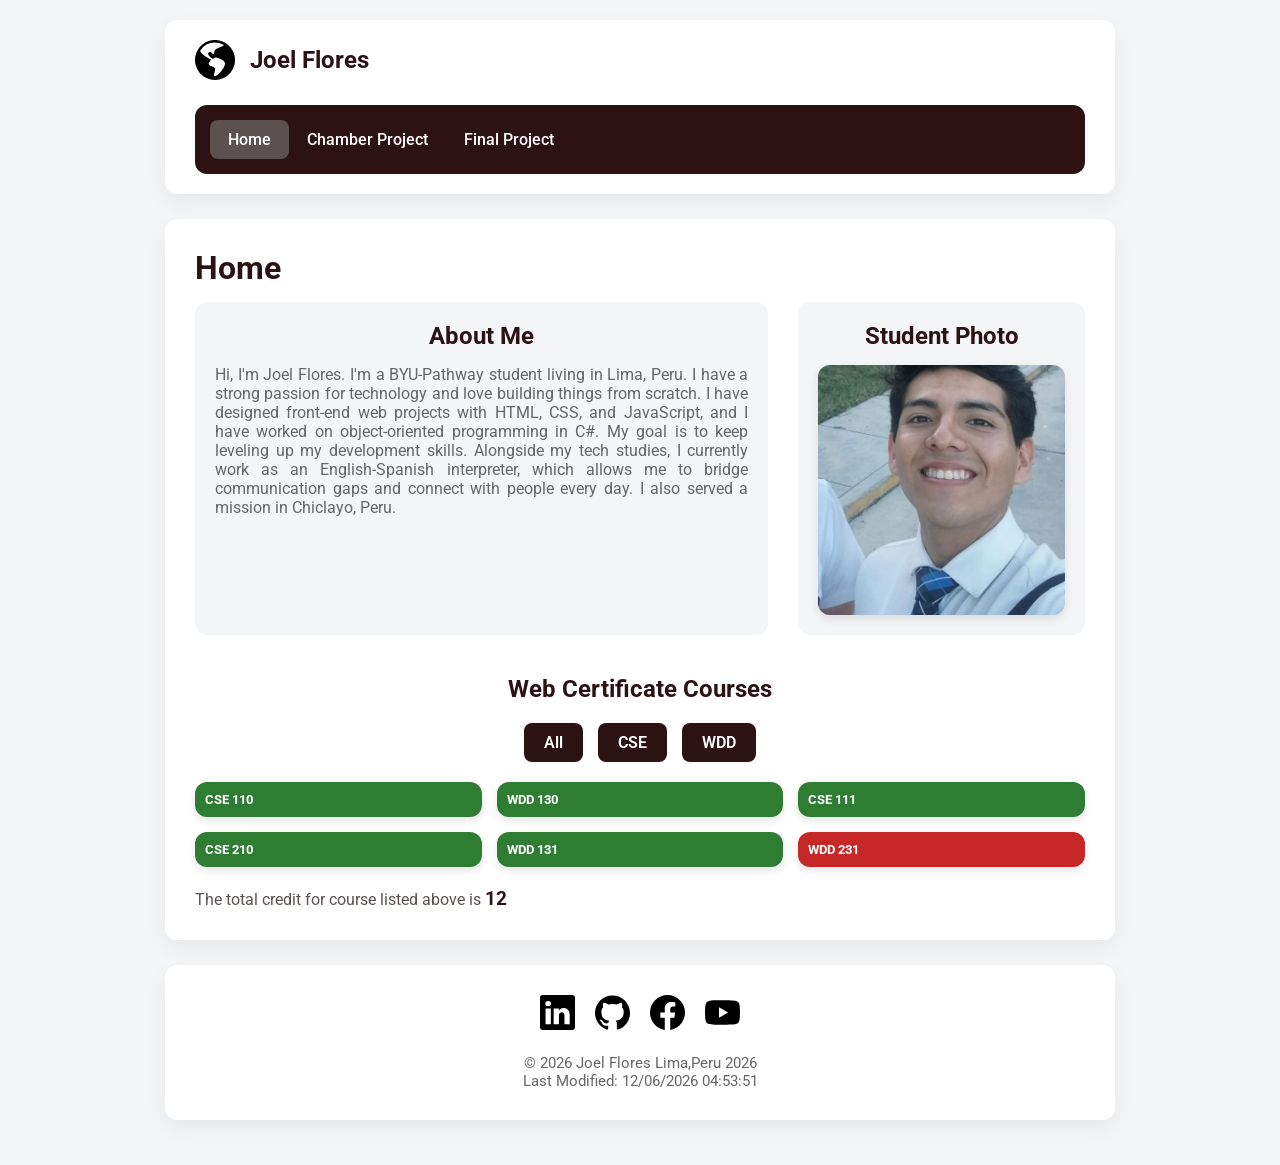
==== index.html @ 6f9821af "what" ====
<!DOCTYPE html>
<html lang="en">
<head>
    <meta charset="UTF-8">
    <meta name="viewport" content="width=device-width, initial-scale=1.0">
    <title>Home Page - Joel Flores</title>
    <meta name="author" content="Joel Flores">
    <meta name="description" content="Joel Flores's personal website. In this website you will find more information about me and how far I am from getting the first certificate.">
    <link rel="preconnect" href="https://fonts.googleapis.com">
    <link rel="preconnect" href="https://fonts.gstatic.com" crossorigin>
    <link href="https://fonts.googleapis.com/css2?family=Roboto:ital,wght@0,100..900;1,100..900&display=swap" rel="stylesheet">
    <link rel="stylesheet" href="styles/index.css">
    <link rel="stylesheet" href="styles/index-large.css">
    <script src="scripts/index.js" defer></script>
</head>
<body>
    <header>
        <div id="logo">
        <img src="images/globe_americas.svg" alt="Logo" >
        <span>Joel Flores</span>
        <button id="menu-toggle" aria-label="Toggle Menu"></button>
      
        </div>
        <nav class="navigation">
            <ul class="test">
                <li><a href="index.html" class="active">Home</a></li>
                <li><a href="chamber.html">Chamber Project</a></li>
                <li><a href="final.html">Final Project</a></li>
            </ul>
        </nav>
    </header>
    <main>
        <h1>Home</h1>
        <div class="container">
            <section class="box">
                <h2>About Me</h2>
                <p>Hi, I'm Joel Flores. I'm a BYU-Pathway student living in Lima, Peru. I have a strong passion for technology and love building things from scratch. I have designed front-end web projects with HTML, CSS, and JavaScript, and I have worked on object-oriented programming in C#. My goal is to keep leveling up my development skills. Alongside my tech studies, I currently work as an English-Spanish interpreter, which allows me to bridge communication gaps and connect with people every day. I also served a mission in Chiclayo, Peru. </p>
            </section>
            <section class="box1">
                <h2>Student Photo</h2>
                <img src="images/profile.jpeg" alt="Student Photo">
            </section>
        </div>
        <section>
        <h2>Web Certificate Courses</h2>
        <div id="what's-up" class="button-container">
            <button id="All-load">All</button>
            <button id="CSE-load">CSE</button>
            <button id="WDD-load">WDD</button>
        </div>
        </section>
        <div id="boxes" class="boxes">
        
        </div>
        <p>The total credit for course listed above is <span id="total-credits"></span></p>
    </main>
    
    <footer>
        <div id="icon" class="social-icons">
            <a href="https://www.linkedin.com/in/joel-flores-0b3b4a1b6/" target="_blank"><img src="images/linkedin.svg" alt="LinkedIn"></a>
            <a href="https://github.com/joelflores" target="_blank"><img src="images/github.svg" alt="GitHub"></a>
            <a href="https://www.facebook.com/joel.flores.5" target="_blank"><img src="images/facebook.svg" alt="Facebook"></a>
            <a href="https://www.youtube.com" target="_blank"><img src="images/youtube.svg" alt="YouTube"></a>
        </div>
        <section class="footer-text">
            <p>&copy; 2026 Joel Flores Lima,Peru <span id="currentyear"> </span></p>
            <p id="lastModified"></p>
        </section>
    </footer>
</body>
</html>
---- styles/index.css ----
:root {
    --primary-color: #2c1212;
    --primary-hover: #4a2525;
    --bg-color: #f4f5f7;
    --card-bg: #ffffff;
    --text-dark: #5b5151;
    --text-light: #666666;
    --success: #2e7d32;
    --pending: #c62828;
    --border-radius: 12px;
    --box-shadow: 0 8px 20px rgba(0, 0, 0, 0.06);
}

* {
    margin: 0;
    padding: 0;
    box-sizing: border-box;
    font-family: 'Roboto', sans-serif;
}

body {
    background-color: var(--bg-color);
    color: var(--text-dark);
    padding: 20px 10px;
}

h1, h2{
    color: var(--primary-color);
    margin-bottom: 15px;
}

header, main, footer {
    width: 100%;
    max-width: 950px;
    margin: 0 auto 25px auto;
    background-color: var(--card-bg);
    border-radius: var(--border-radius);
    box-shadow: var(--box-shadow);
    padding: 30px;
}

header {
    align-items: center;
    padding: 20px 30px;
}

#logo {
    display: flex;
    align-items: center;
    gap: 15px;
    font-size: 1.5rem;
    font-weight: bold;
    color: var(--primary-color);
}

#logo img {
    width: 40px;
    height: auto;
}

#menu-toggle{
    flex: none;
    margin-left: auto;
}

#menu-toggle::before{
    content: '✖';
}

#menu-toggle.open::before{
    content: '☰';
}

nav {
    margin-top: 25px;
    padding: 15px;
    background-color: var(--primary-color);
    border-radius: var(--border-radius);
    display:none;
}

.navigation{
    display:block
}

.test li{
   display: flex ;
    flex-direction: row; 
}
.test li a {
    text-decoration: none;
    color: var(--card-bg);
    background-color: var(--primary-color);
    padding: 10px 18px;
    border-radius: 8px;
    font-weight: 500;
}

.test li a:hover {
    background-color: var(--primary-hover);
}

.container {
    display: grid;
    grid-template-columns: 1fr;
    gap: 30px;
    margin-bottom: 40px;
}

.box {
    padding: 20px;
    background-color: var(--bg-color);
    border-radius: var(--border-radius);
}

.box p {
    color: var(--text-light);
    text-align: justify;
}

.box1 {
    display: flex;
    flex-direction: column;
    align-items: center;
    padding: 20px;
    background-color: var(--bg-color);
    border-radius: var(--border-radius);
}

.box1 img {
    width: 100%;
    max-width: 250px;
    height: 250px;
    object-fit: cover;
    border-radius: var(--border-radius);
    box-shadow: 0 4px 10px rgba(0,0,0,0.1);
}

div[id="what's-up"] {
    margin: 20px 0;
}

.button-container {
    display: flex;
    flex-wrap: wrap;
    gap: 15px;
    justify-content: center;
}

button {
    flex: 1 1 100%;
    padding: 10px 20px;
    border-radius: 8px;
    border: none;
    background-color: var(--primary-color);
    color: white;
    font-size: 1rem;
    font-weight: 600;
    cursor: pointer;
}

button:hover {
    background-color: var(--primary-hover);
    transform: translateY(-2px);
}

.boxes {
    display: grid;
    grid-template-columns: repeat(auto-fit, minmax(250px, 1fr));
    gap: 15px;
    margin-bottom: 20px;
}

.boxes div {
    padding: 10px;
    border-radius: var(--border-radius);
    font-weight: bold;
    font-size: 0.8rem;
    color: white;
    box-shadow: 0 4px 10px rgba(0,0,0,0.1);
    transition: transform 0.2s ease;
}

.boxes div:hover {
    transform: translateY(-3px);
}

.right {
    background-color: var(--success);
}

.wrong {
    background-color: var(--pending);
}

#total-credits {
    font-weight: bold;
    color: var(--primary-color);
    font-size: 1.2rem;
}

footer {
    text-align: center;
    padding: 30px;
}

.social-icons {
    display: flex;
    justify-content: center;
    gap: 20px;
    margin-bottom: 20px;
}

.social-icons img {
    width: 35px;
    height: 35px;
}

.social-icons img:hover {
    transform: scale(1.2);
}

.footer-text {
    color: var(--text-light);
    font-size: 0.95rem;
}

h2{
  text-align: center;
}

.test li a.active {
    background-color: var(--text-dark); 
    color: var(--card-bg);
}
---- styles/index-large.css ----
/* --- Responsive Design (Escritorio / Pantallas Grandes) --- */
@media (min-width: 768px) {
    header {
        flex-direction: row;
        justify-content: space-between;
        gap: 0;
    }
    
    .container {
        grid-template-columns: 2fr 1fr;
    }
    
    .button-container {
        flex-wrap: nowrap;
    }
    
    button {
        flex: none; 
    }

    button[id="menu-toggle"] {
        display: none; 
    }
    .test{
        display:flex;
        flex-direction: row;
    }

    nav{
        display: block;
    }
}
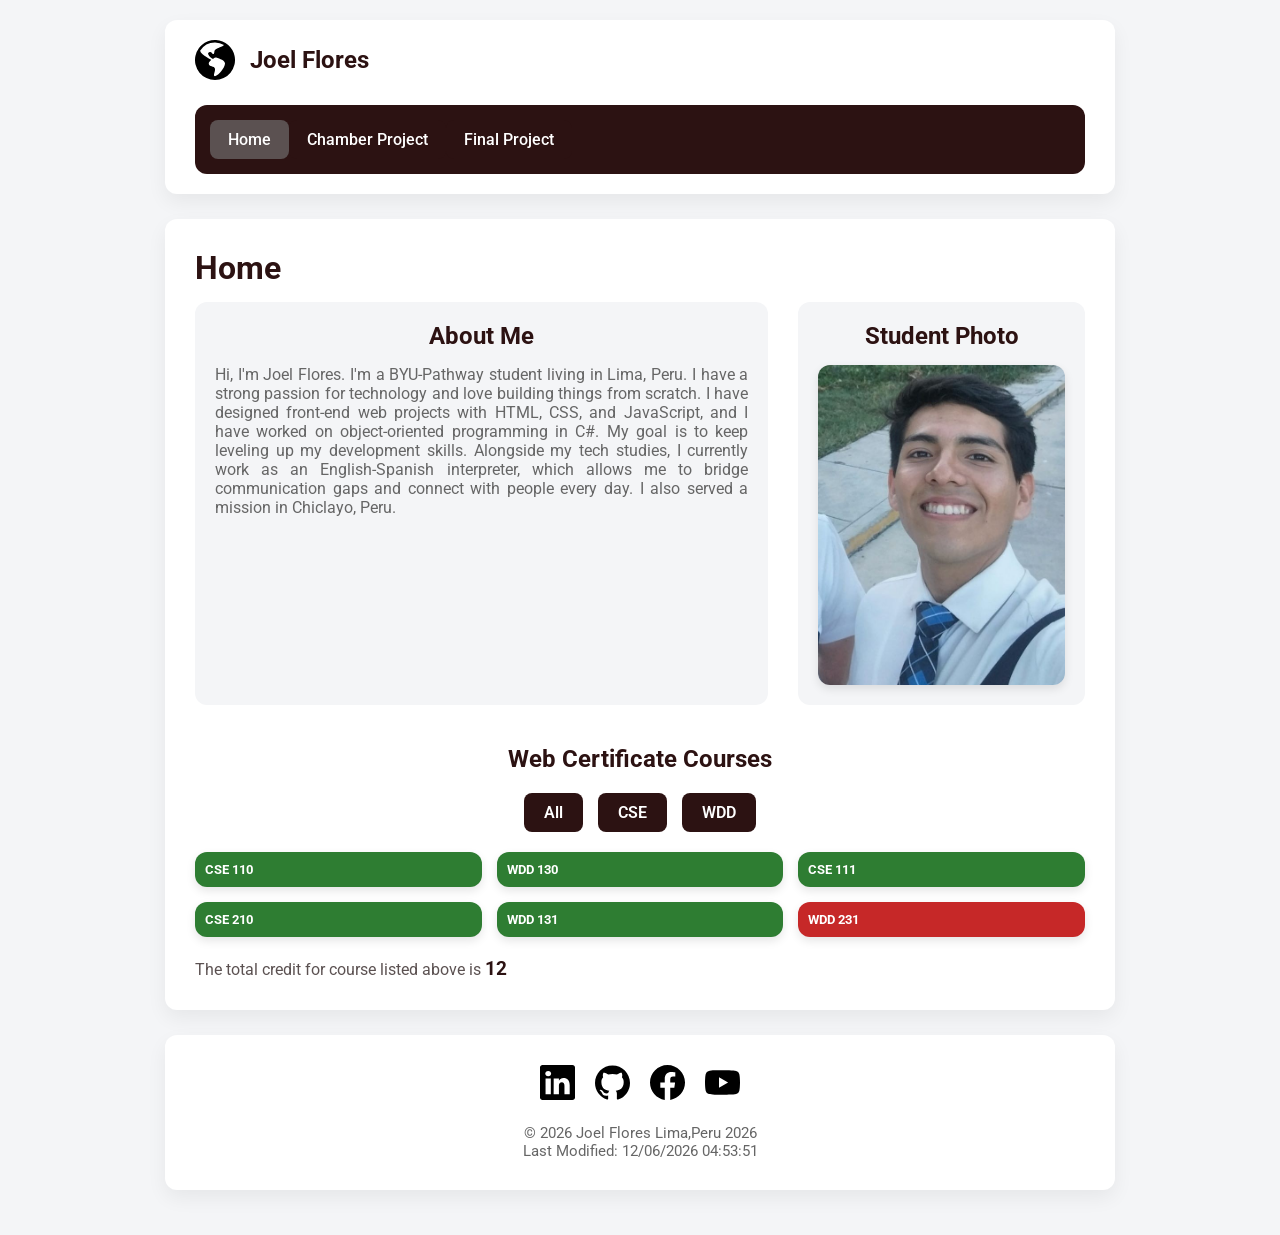
==== commit 8ad8ef0f: "finished" ====
--- a/index.html
+++ b/index.html
@@ -18,14 +18,14 @@
         <div id="logo">
         <img src="images/globe_americas.svg" alt="Logo" >
         <span>Joel Flores</span>
-        <button id="menu-toggle" aria-label="Toggle Menu"></button>
+        <button id="menu-toggle" aria-label="Toggle Menu" class="open"></button>
       
         </div>
         <nav class="navigation">
             <ul class="test">
                 <li><a href="index.html" class="active">Home</a></li>
-                <li><a href="chamber.html">Chamber Project</a></li>
-                <li><a href="final.html">Final Project</a></li>
+                <li><a href="chamber.html" >Chamber Project</a></li>
+                <li><a href="final.html" >Final Project</a></li>
             </ul>
         </nav>
     </header>
@@ -57,9 +57,9 @@
     
     <footer>
         <div id="icon" class="social-icons">
-            <a href="https://www.linkedin.com/in/joel-flores-0b3b4a1b6/" target="_blank"><img src="images/linkedin.svg" alt="LinkedIn"></a>
-            <a href="https://github.com/joelflores" target="_blank"><img src="images/github.svg" alt="GitHub"></a>
-            <a href="https://www.facebook.com/joel.flores.5" target="_blank"><img src="images/facebook.svg" alt="Facebook"></a>
+            <a href="https://www.linkedin.com/in/joel-carlos-flores-rojas/" target="_blank"><img src="images/linkedin.svg" alt="LinkedIn"></a>
+            <a href="https://github.com/joelcarlosfloresrojas-dotcom" target="_blank"><img src="images/github.svg" alt="GitHub"></a>
+            <a href="https://www.facebook.com/joel.floresrojas" target="_blank"><img src="images/facebook.svg" alt="Facebook"></a>
             <a href="https://www.youtube.com" target="_blank"><img src="images/youtube.svg" alt="YouTube"></a>
         </div>
         <section class="footer-text">
--- a/styles/index.css
+++ b/styles/index.css
@@ -76,12 +76,10 @@
     padding: 15px;
     background-color: var(--primary-color);
     border-radius: var(--border-radius);
-    display:none;
-}
-
-.navigation{
-    display:block
-}
+    display:block;
+}
+
+
 
 .test li{
    display: flex ;
@@ -130,7 +128,7 @@
 .box1 img {
     width: 100%;
     max-width: 250px;
-    height: 250px;
+    height: auto;
     object-fit: cover;
     border-radius: var(--border-radius);
     box-shadow: 0 4px 10px rgba(0,0,0,0.1);
@@ -232,4 +230,10 @@
 .test li a.active {
     background-color: var(--text-dark); 
     color: var(--card-bg);
+}
+
+@media(max-width:600px){
+    .navigation{
+    display:none
+}
 }
--- a/styles/index-large.css
+++ b/styles/index-large.css
@@ -1,5 +1,5 @@
 /* --- Responsive Design (Escritorio / Pantallas Grandes) --- */
-@media (min-width: 768px) {
+@media (min-width: 600px) {
     header {
         flex-direction: row;
         justify-content: space-between;
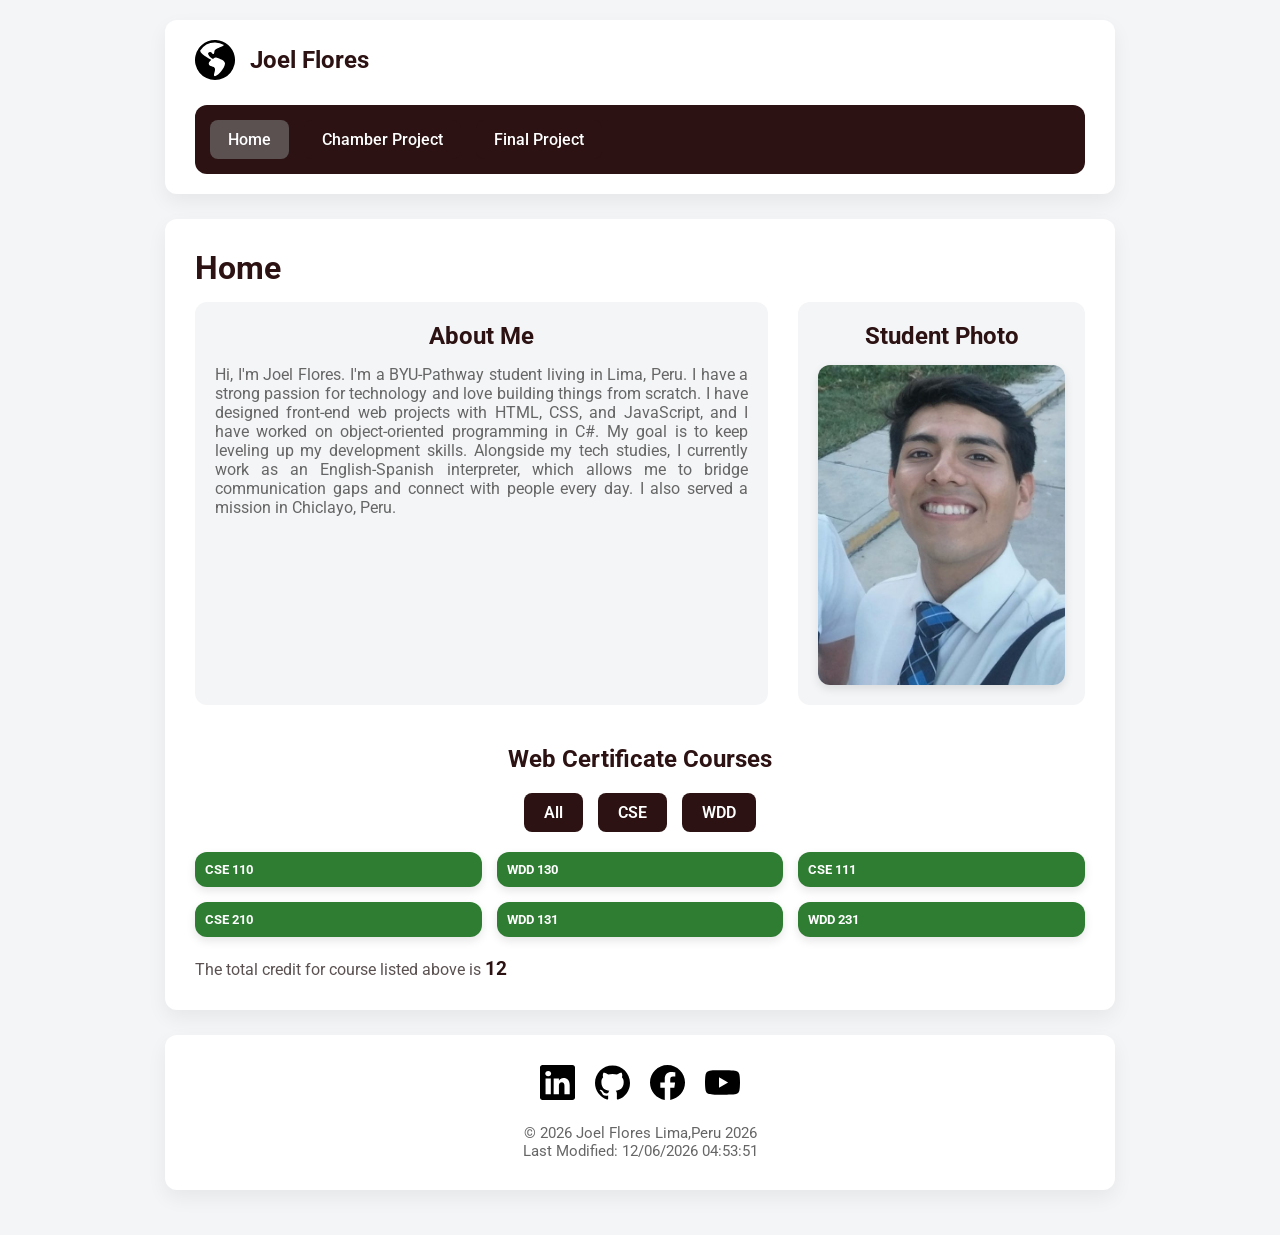
==== commit e8af218a: "asddad" ====
--- a/index.html
+++ b/index.html
@@ -5,6 +5,10 @@
     <meta name="viewport" content="width=device-width, initial-scale=1.0">
     <title>Home Page - Joel Flores</title>
     <meta name="author" content="Joel Flores">
+    <meta property="og:description" content="Joel Flores's personal website. In this website you will find more information about me and how far I am from getting the first certificate.">
+    <meta property="og:image" content="https://avatars.githubusercontent.com/u/9919?s=1200&v=4">
+    <meta property="og:title" content="Homepage - Joel Flores">
+    <meta property="og:url" content="https://joelcarlosfloresrojas-dotcom.github.io/wdd231/">   
     <meta name="description" content="Joel Flores's personal website. In this website you will find more information about me and how far I am from getting the first certificate.">
     <link rel="preconnect" href="https://fonts.googleapis.com">
     <link rel="preconnect" href="https://fonts.gstatic.com" crossorigin>
@@ -24,8 +28,8 @@
         <nav class="navigation">
             <ul class="test">
                 <li><a href="index.html" class="active">Home</a></li>
-                <li><a href="chamber.html" >Chamber Project</a></li>
-                <li><a href="final.html" >Final Project</a></li>
+                <li><a href="chamber/index.html" >Chamber Project</a></li>
+                <li><a href="finalproject/index.html" >Final Project</a></li>
             </ul>
         </nav>
     </header>
@@ -53,6 +57,11 @@
         
         </div>
         <p>The total credit for course listed above is <span id="total-credits"></span></p>
+
+        <dialog id="course-details">
+
+            <button id="close">Close</button>
+        </dialog>
     </main>
     
     <footer>
--- a/styles/index.css
+++ b/styles/index.css
@@ -84,6 +84,7 @@
 .test li{
    display: flex ;
     flex-direction: row; 
+    
 }
 .test li a {
     text-decoration: none;
@@ -92,10 +93,19 @@
     padding: 10px 18px;
     border-radius: 8px;
     font-weight: 500;
+    transition: background-color 0.3s ease;
 }
 
 .test li a:hover {
     background-color: var(--primary-hover);
+    
+}
+
+.test{
+
+    display: flex;
+    flex-direction: column;
+    gap:15px;
 }
 
 .container {
@@ -188,7 +198,7 @@
 }
 
 .wrong {
-    background-color: var(--pending);
+    background-color: var(--success);
 }
 
 #total-credits {
@@ -232,6 +242,23 @@
     color: var(--card-bg);
 }
 
+dialog {
+  border: 1px solid rgb(0 0 0 / 10%);
+  border-radius: .35rem;
+  padding: 1rem;
+  background-color: #fff;
+  box-shadow: 0 0 3rem #777;
+  width: 90%;
+  max-width: 600px;
+  margin: auto;
+}
+
+::backdrop {
+  background-color: rgb(0 0 0 / 50%);
+}
+
+
+
 @media(max-width:600px){
     .navigation{
     display:none
--- a/styles/index-large.css
+++ b/styles/index-large.css
@@ -1,4 +1,3 @@
-/* --- Responsive Design (Escritorio / Pantallas Grandes) --- */
 @media (min-width: 600px) {
     header {
         flex-direction: row;
@@ -24,6 +23,7 @@
     .test{
         display:flex;
         flex-direction: row;
+        gap:15px;
     }
 
     nav{
